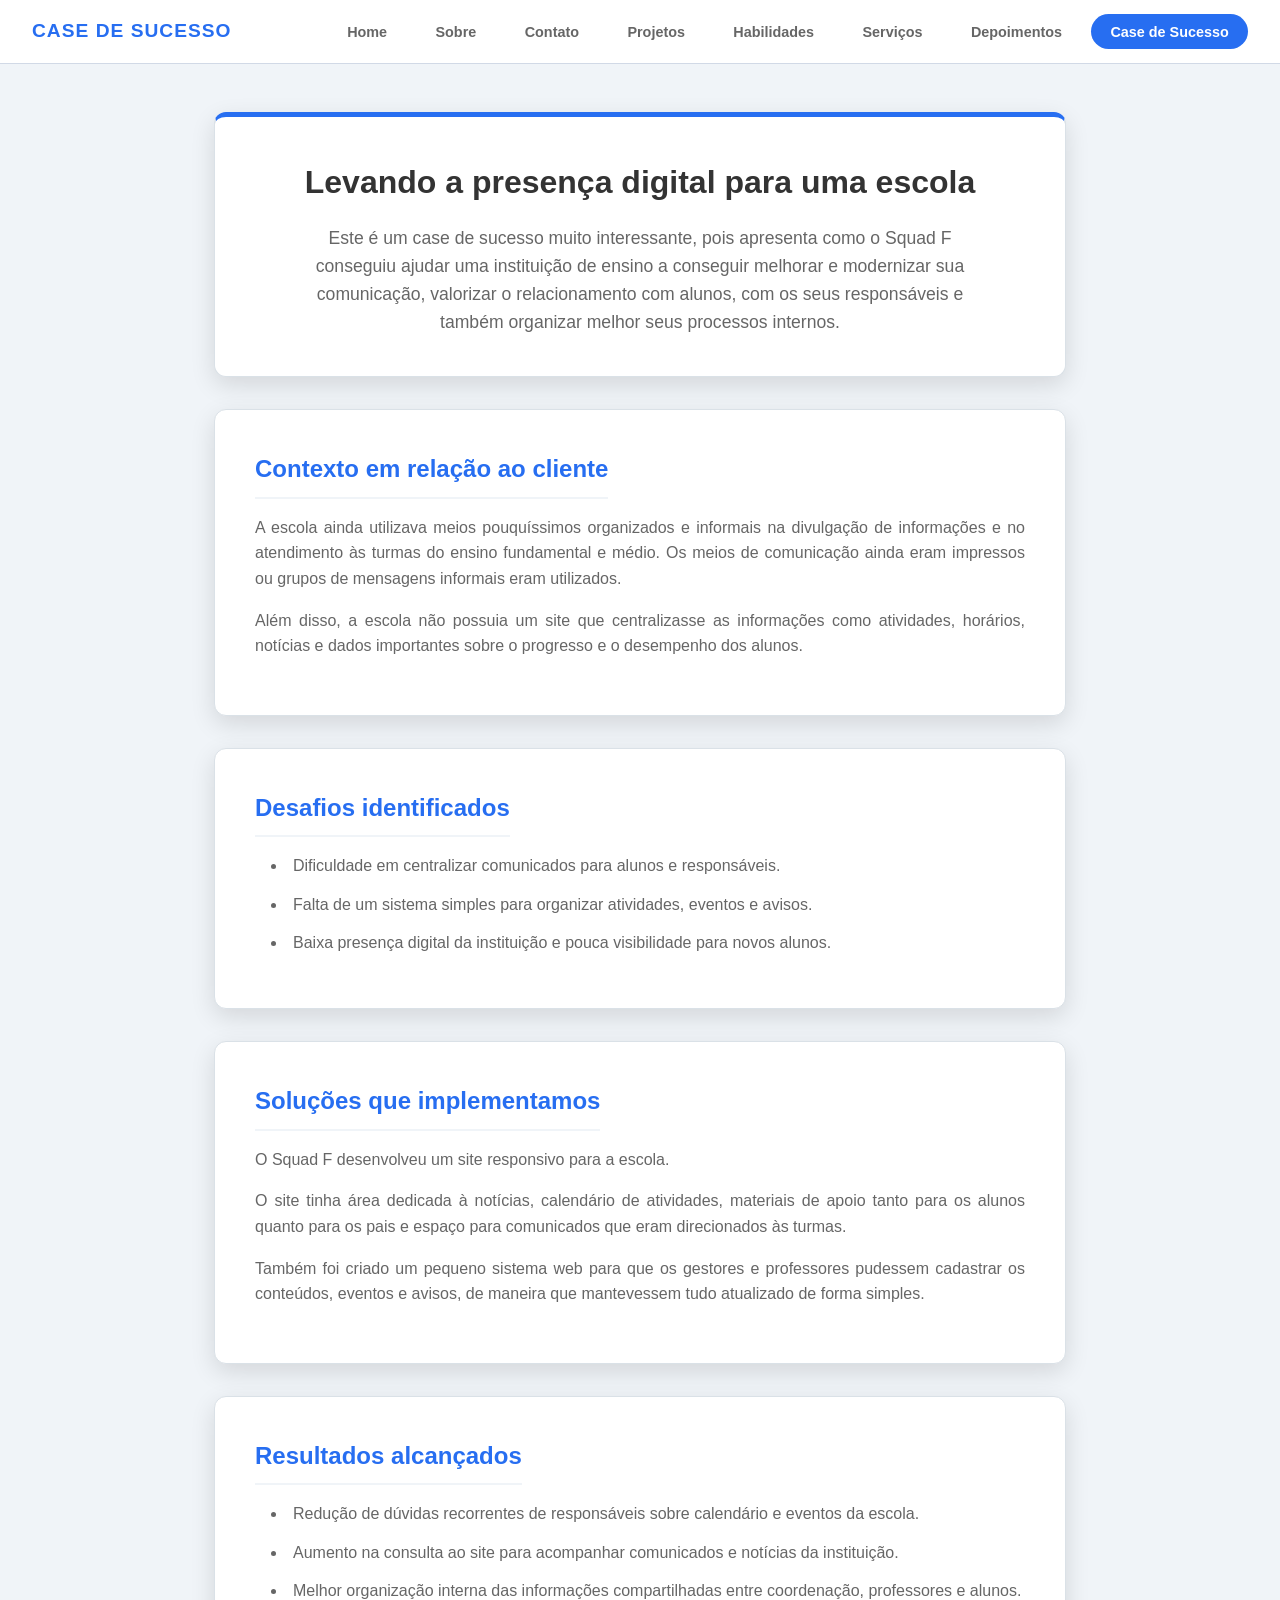
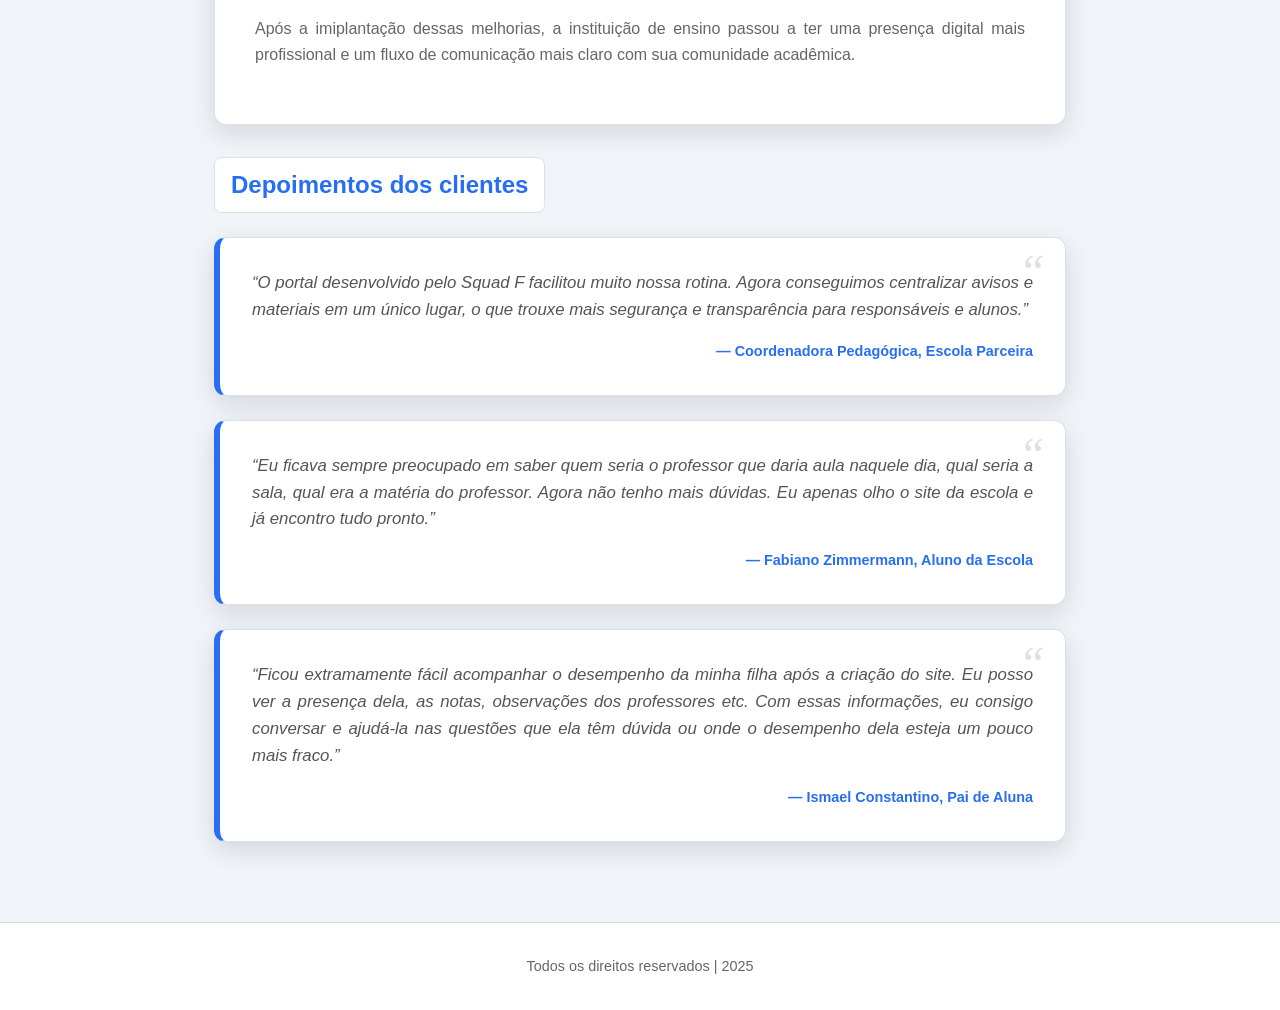
==== squads/squad-F/case-de-sucesso.html @ 1ae01b20 "chore:estrutura base" ====
<!-- Case de Sucesso - Squad F -->
<!DOCTYPE html>
<html lang="pt-BR">
<head>
  <meta charset="UTF-8" />
  <meta name="viewport" content="width=device-width, initial-scale=1.0">
  <title>Case de Sucesso - Squad F</title>
  <link rel="stylesheet" href="./styles/case-de-sucesso.css">
</head>
<body>
  <!-- Conteúdo da página Case de Sucesso do Squad F -->
  <header>
    <div class="logo">
      <h1>Case de Sucesso</h1>
    </div>

    <nav class="main-nav">
      <ul>
        <li><a href="home.html">Home</a></li>
        <li><a href="sobre.html">Sobre</a></li>
        <li><a href="contato.html">Contato</a></li>
        <li><a href="projetos.html">Projetos</a></li>
        <li><a href="habilidades.html">Habilidades</a></li>
        <li><a href="servicos.html">Serviços</a></li>
        <li><a href="depoimentos.html">Depoimentos</a></li>
        <li><a href="#" class="active">Case de Sucesso</a></li>
      </ul>
    </nav>
  </header>

  <main>

    <section class="case-intro">
      <h2>Levando a presença digital para uma escola</h2>
      <p>
        Este é um case de sucesso muito interessante, pois apresenta como o Squad F conseguiu ajudar uma instituição
        de ensino a conseguir melhorar e modernizar sua comunicação, valorizar o relacionamento com alunos, com os
        seus responsáveis e também organizar melhor seus processos internos.
      </p>
    </section>

    <section class="case-contexto">
      <h3>Contexto em relação ao cliente</h3>
      <p>
        A escola ainda utilizava meios pouquíssimos organizados e informais na divulgação de informações e no atendimento
        às turmas do ensino fundamental e médio. Os meios de comunicação ainda eram impressos ou grupos de mensagens
        informais eram utilizados.
      </p>
      <p>
        Além disso, a escola não possuia um site que centralizasse as informações como atividades, horários, notícias 
        e dados importantes sobre o progresso e o desempenho dos alunos.
      </p>
    </section>

    <section class="case-desafio">
      <h3>Desafios identificados</h3>
      <ul>
        <li>Dificuldade em centralizar comunicados para alunos e responsáveis.</li>
        <li>Falta de um sistema simples para organizar atividades, eventos e avisos.</li>
        <li>Baixa presença digital da instituição e pouca visibilidade para novos alunos.</li>
      </ul>
    </section>

    <section class="case-solucao">
      <h3>Soluções que implementamos</h3>
      <p>
        O Squad F desenvolveu um site responsivo para a escola.
      </p>
      <p>
        O site tinha área dedicada à notícias, calendário de atividades, materiais de apoio tanto para os alunos quanto
        para os pais e espaço para comunicados que eram direcionados às turmas.
      </p>
      <p>
        Também foi criado um pequeno sistema web para que os gestores e professores pudessem cadastrar os conteúdos,
        eventos e avisos, de maneira que mantevessem tudo atualizado de forma simples.
      </p>
    </section>

    <section class="case-resultados">
      <h3>Resultados alcançados</h3>
      <ul>
        <li>Redução de dúvidas recorrentes de responsáveis sobre calendário e eventos da escola.</li>
        <li>Aumento na consulta ao site para acompanhar comunicados e notícias da instituição.</li>
        <li>Melhor organização interna das informações compartilhadas entre coordenação, professores e alunos.</li>
      </ul>
      <p>
        Após a imiplantação dessas melhorias, a instituição de ensino passou a ter uma presença digital mais profissional
        e um fluxo de comunicação mais claro com sua comunidade acadêmica.
      </p>
    </section>

    <section class="case-depoimento">
      <h3>Depoimentos dos clientes</h3>
      <article class="case-depoimento-card">
        <p class="case-depoimento-texto">
          “O portal desenvolvido pelo Squad F facilitou muito nossa rotina. Agora conseguimos centralizar avisos e
          materiais em um único lugar, o que trouxe mais segurança e transparência para responsáveis e alunos.”
        </p>
        <p class="case-depoimento-autor">
          — Coordenadora Pedagógica, Escola Parceira
        </p>
      </article>

      <article class="case-depoimento-card">
        <p class="case-depoimento-texto">
          “Eu ficava sempre preocupado em saber quem seria o professor que daria aula naquele dia, qual seria a
          sala, qual era a matéria do professor. Agora não tenho mais dúvidas. Eu apenas olho o site da escola e já
          encontro tudo pronto.”
        </p>
        <p class="case-depoimento-autor">
          — Fabiano Zimmermann, Aluno da Escola
        </p>
      </article>

      <article class="case-depoimento-card">
        <p class="case-depoimento-texto">
          “Ficou extramamente fácil acompanhar o desempenho da minha filha após a criação do site. Eu posso ver a
          presença dela, as notas, observações dos professores etc. Com essas informações, eu consigo conversar e
          ajudá-la nas questões que ela têm dúvida ou onde o desempenho dela esteja um pouco mais fraco.”
        </p>
        <p class="case-depoimento-autor">
          — Ismael Constantino, Pai de Aluna
        </p>
      </article>
    </section>

  </main>

  <footer>
    <p>Todos os direitos reservados | 2025</p>
  </footer>

</body>

</html>
---- squads/squad-F/styles/case-de-sucesso.css ----
:root {
  --primary-blue: #276ef1;
  --primary-hover: #1f57c3;
  --bg-page: #f0f4f8;
  --bg-white: #ffffff;
  --text-main: #333333;
  --text-muted: #666666;
  --border-color: #d1d9e6;
  --shadow-card: 0 8px 24px rgba(0, 0, 0, 0.12);
}

* {
  margin: 0;
  padding: 0;
  box-sizing: border-box;
  font-family: 'Segoe UI', Arial, sans-serif;
}

body {
  background-color: var(--bg-page);
  color: var(--text-main);
  line-height: 1.6;
  display: flex;
  flex-direction: column;
  min-height: 100vh;
}

header {
  background: var(--bg-white);
  padding: 1rem 2rem;
  display: flex;
  justify-content: space-between;
  align-items: center;
  border-bottom: 1px solid var(--border-color);
  position: sticky;
  top: 0;
  z-index: 100;
}

.logo h1 {
  font-size: 1.2rem;
  color: var(--primary-blue);
  font-weight: 800;
  text-transform: uppercase;
  letter-spacing: 1px;
}

.main-nav ul {
  list-style: none;
  display: flex;
  gap: 10px;
}

.main-nav a {
  text-decoration: none;
  color: var(--text-muted);
  font-weight: 600;
  padding: 0.6rem 1.2rem;
  border-radius: 25px;
  transition: 0.3s;
  font-size: 0.9rem;
}

.main-nav a:hover {
  color: var(--primary-blue);
  background-color: #eef4ff;
}

.main-nav a.active {
  background-color: var(--primary-blue);
  color: white;
}

main {
  flex: 1;
  width: 100%;
  max-width: 900px;
  margin: 0 auto;
  padding: 3rem 1.5rem;
}

section {
  background: var(--bg-white);
  padding: 2.5rem;
  border-radius: 12px;
  border: 1px solid #dae1e7;
  box-shadow: var(--shadow-card);
  margin-bottom: 2rem;
  transition: all 0.3s ease;
}

section:hover {
  transform: translateY(-5px);
  box-shadow: 0 12px 30px rgba(39, 110, 241, 0.15);
  border-color: var(--primary-blue);
}

section h3 {
  color: var(--primary-blue);
  font-size: 1.5rem;
  margin-bottom: 1rem;
  border-bottom: 2px solid #f0f4f8;
  padding-bottom: 0.5rem;
  display: inline-block;
}

section p {
  color: var(--text-muted);
  margin-bottom: 1rem;
  text-align: justify;
}

section ul {
  list-style: disc inside;
  padding-left: 1rem;
}

section ul li {
  position: static;
  padding-left: 0;
  margin-bottom: 0.8rem;
  color: var(--text-muted);
}

.case-intro {
  text-align: center;
  border-top: 5px solid var(--primary-blue);
}

.case-intro h2 {
  font-size: 2rem;
  color: var(--text-main);
  margin-bottom: 1rem;
}

.case-intro p {
  font-size: 1.1rem;
  max-width: 700px;
  margin: 0 auto;
  text-align: center;
}

.case-depoimento {
  background-color: transparent;
  box-shadow: none;
  border: none;
  padding: 0;
}

.case-depoimento:hover {
  transform: none;
}

.case-depoimento h3 {
  background: var(--bg-white);
  padding: 0.5rem 1rem;
  border: 1px solid #dae1e7;
  border-radius: 8px;
  margin-bottom: 1.5rem;
}

.case-depoimento-card {
  background: var(--bg-white);
  padding: 2rem;
  border-radius: 12px;
  border: 1px solid #dae1e7;
  border-left: 6px solid var(--primary-blue);
  box-shadow: var(--shadow-card);
  margin-bottom: 1.5rem;
  position: relative;
  transition: transform 0.3s ease;
}

.case-depoimento-card:hover {
  transform: scale(1.02);
  box-shadow: 0 10px 25px rgba(0, 0, 0, 0.15);
}

.case-depoimento-texto {
  font-style: italic;
  font-size: 1.05rem;
  color: #555;
  margin-bottom: 1rem;
}

.case-depoimento-texto::before {
  content: "“";
  font-family: serif;
  font-size: 3rem;
  color: #e0e0e0;
  position: absolute;
  top: 10px;
  right: 20px;
  line-height: 1;
}

.case-depoimento-autor {
  text-align: right;
  font-weight: 700;
  color: var(--primary-blue);
  font-size: 0.9rem;
  margin-bottom: 0;
}

footer {
  text-align: center;
  padding: 2rem;
  font-size: 0.9rem;
  color: var(--text-muted);
  background: var(--bg-white);
  border-top: 1px solid var(--border-color);
  margin-top: auto;
}
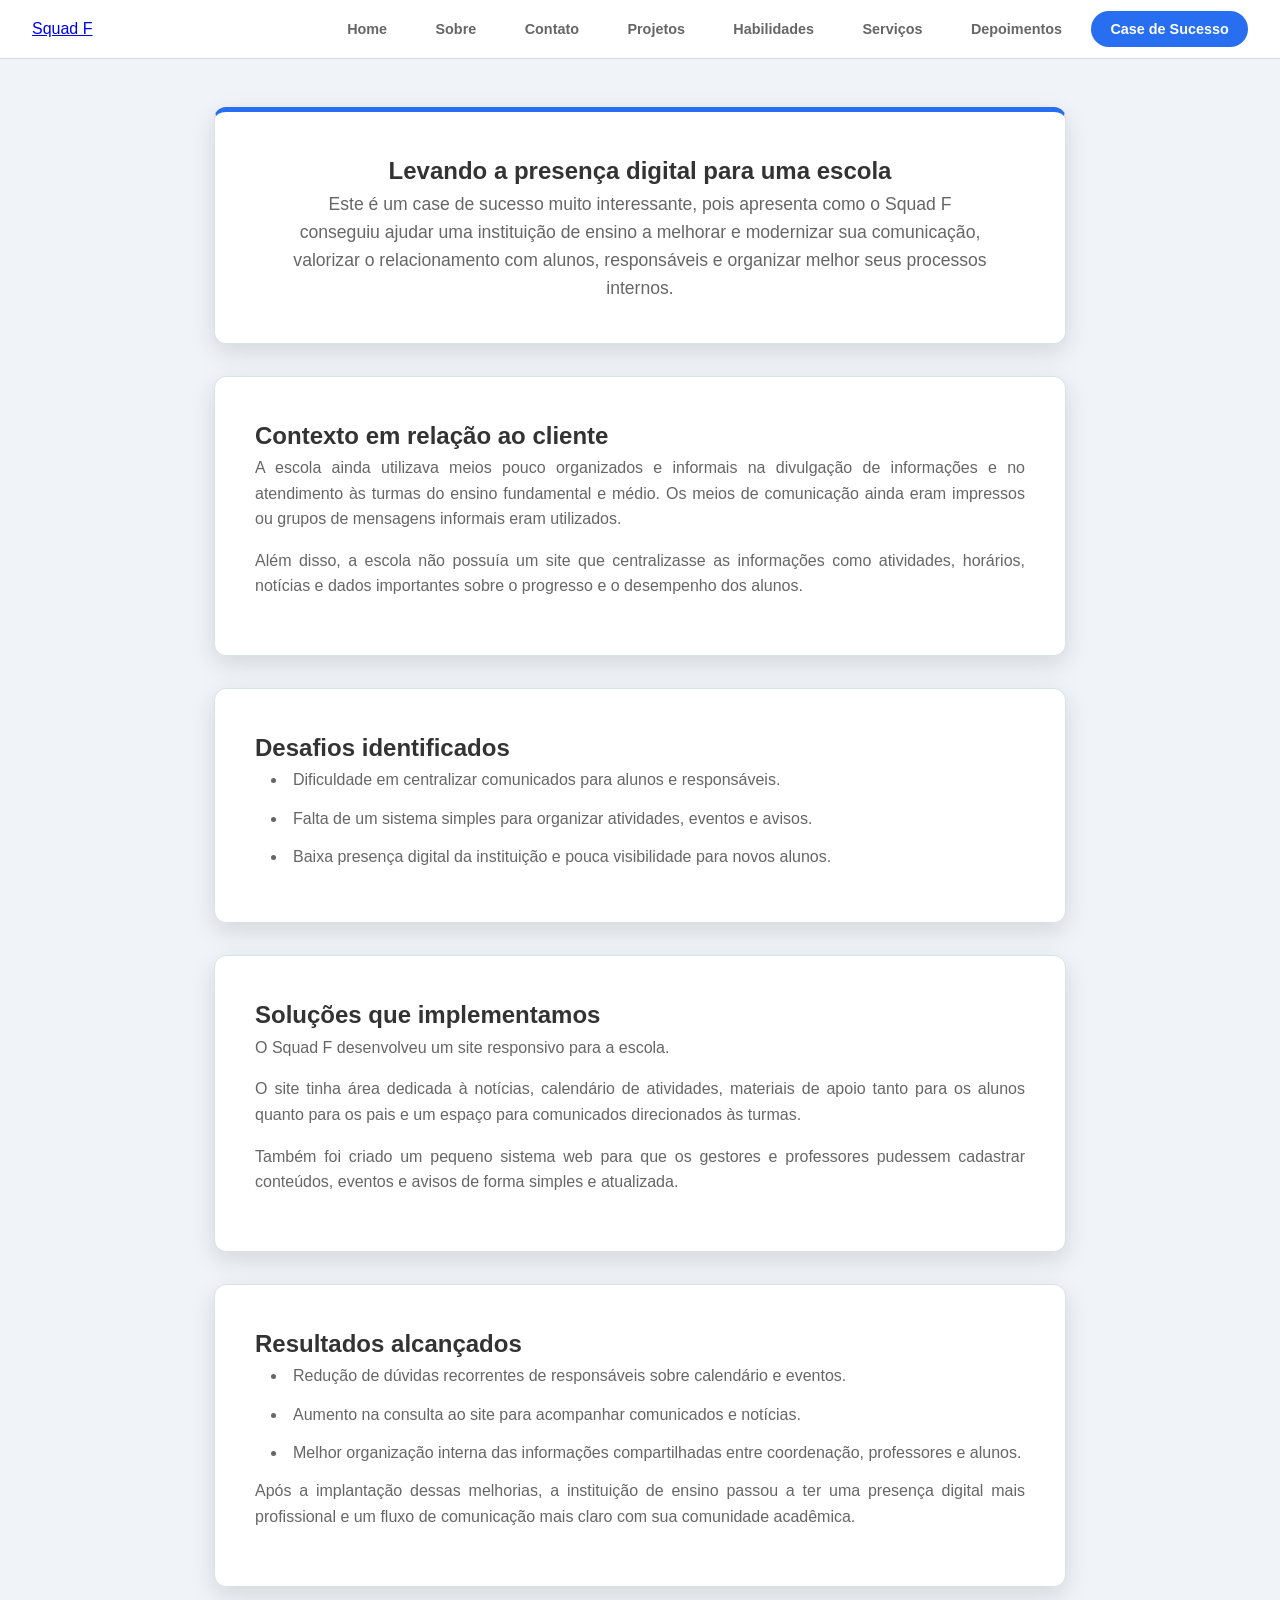
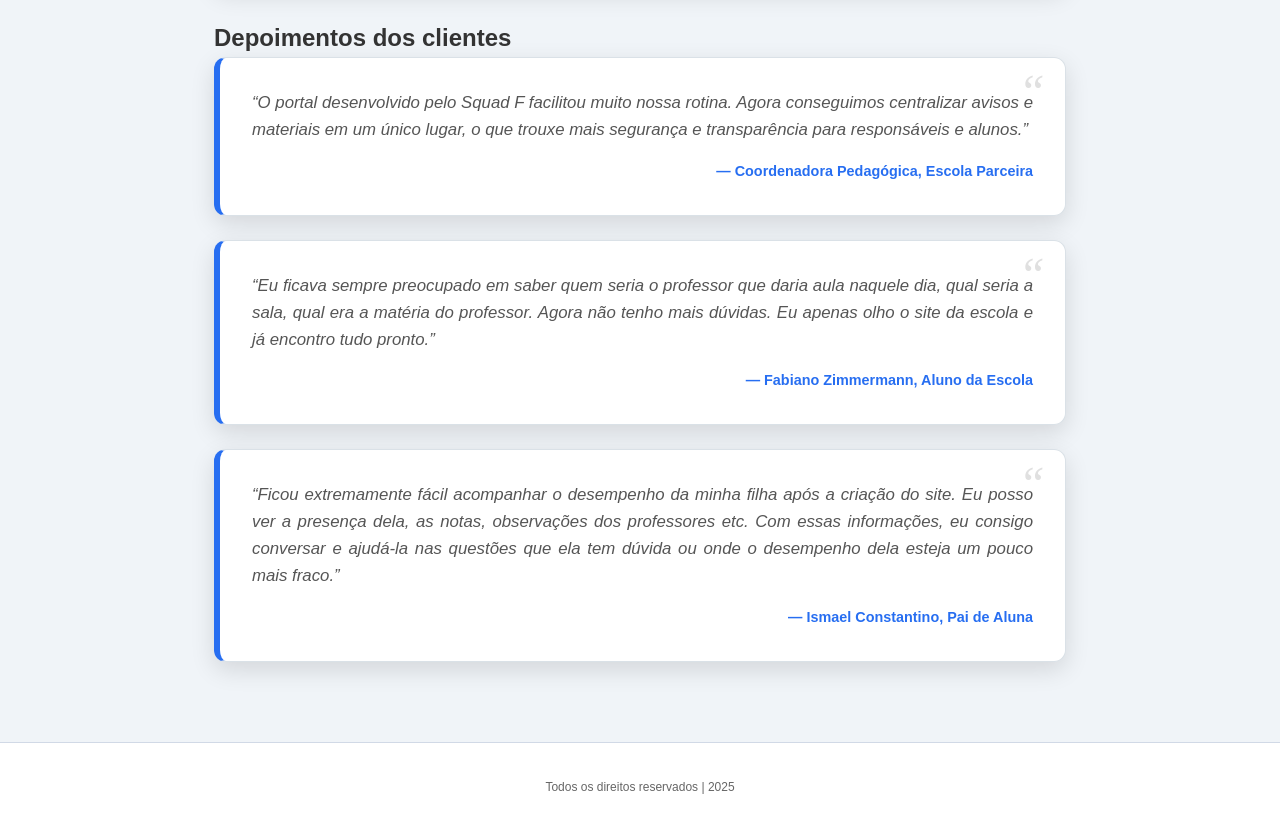
==== commit 2c11927a: "feat: padronização de todas telas html" ====
--- a/squads/squad-F/case-de-sucesso.html
+++ b/squads/squad-F/case-de-sucesso.html
@@ -1,135 +1,135 @@
-<!-- Case de Sucesso - Squad F -->
 <!DOCTYPE html>
 <html lang="pt-BR">
-<head>
-  <meta charset="UTF-8" />
-  <meta name="viewport" content="width=device-width, initial-scale=1.0">
-  <title>Case de Sucesso - Squad F</title>
-  <link rel="stylesheet" href="./styles/case-de-sucesso.css">
-</head>
-<body>
-  <!-- Conteúdo da página Case de Sucesso do Squad F -->
-  <header>
-    <div class="logo">
-      <h1>Case de Sucesso</h1>
-    </div>
+  <head>
+    <meta charset="UTF-8" />
+    <meta name="viewport" content="width=device-width, initial-scale=1.0" />
+    <meta
+      name="description"
+      content="Conheça o case de sucesso do Squad F, com desafios, soluções implementadas e resultados alcançados."
+    />
+    <title>Case de Sucesso | Squad F</title>
+    <link rel="stylesheet" href="./styles/case-de-sucesso.css" />
+  </head>
 
-    <nav class="main-nav">
-      <ul>
-        <li><a href="home.html">Home</a></li>
-        <li><a href="sobre.html">Sobre</a></li>
-        <li><a href="contato.html">Contato</a></li>
-        <li><a href="projetos.html">Projetos</a></li>
-        <li><a href="habilidades.html">Habilidades</a></li>
-        <li><a href="servicos.html">Serviços</a></li>
-        <li><a href="depoimentos.html">Depoimentos</a></li>
-        <li><a href="#" class="active">Case de Sucesso</a></li>
-      </ul>
-    </nav>
-  </header>
+  <body>
+    <header class="site-header">
+      <div class="logo">
+        <a href="index.html" aria-label="Ir para a página inicial">Squad F</a>
+      </div>
 
-  <main>
+      <nav class="main-nav" aria-label="Navegação principal">
+        <ul>
+          <li><a href="index.html">Home</a></li>
+          <li><a href="sobre.html">Sobre</a></li>
+          <li><a href="contato.html">Contato</a></li>
+          <li><a href="projetos.html">Projetos</a></li>
+          <li><a href="habilidades.html">Habilidades</a></li>
+          <li><a href="servicos.html">Serviços</a></li>
+          <li><a href="depoimentos.html">Depoimentos</a></li>
+          <li><a href="case-de-sucesso.html" class="active" aria-current="page">Case de Sucesso</a></li>
+        </ul>
+      </nav>
+    </header>
 
-    <section class="case-intro">
-      <h2>Levando a presença digital para uma escola</h2>
-      <p>
-        Este é um case de sucesso muito interessante, pois apresenta como o Squad F conseguiu ajudar uma instituição
-        de ensino a conseguir melhorar e modernizar sua comunicação, valorizar o relacionamento com alunos, com os
-        seus responsáveis e também organizar melhor seus processos internos.
-      </p>
-    </section>
+    <main id="main-content">
+      <section class="case-intro" aria-labelledby="titulo-case">
+        <h1 id="titulo-case">Levando a presença digital para uma escola</h1>
+        <p>
+          Este é um case de sucesso muito interessante, pois apresenta como o Squad F
+          conseguiu ajudar uma instituição de ensino a melhorar e modernizar sua
+          comunicação, valorizar o relacionamento com alunos, responsáveis e organizar melhor
+          seus processos internos.
+        </p>
+      </section>
 
-    <section class="case-contexto">
-      <h3>Contexto em relação ao cliente</h3>
-      <p>
-        A escola ainda utilizava meios pouquíssimos organizados e informais na divulgação de informações e no atendimento
-        às turmas do ensino fundamental e médio. Os meios de comunicação ainda eram impressos ou grupos de mensagens
-        informais eram utilizados.
-      </p>
-      <p>
-        Além disso, a escola não possuia um site que centralizasse as informações como atividades, horários, notícias 
-        e dados importantes sobre o progresso e o desempenho dos alunos.
-      </p>
-    </section>
+      <section class="case-contexto" aria-labelledby="contexto-titulo">
+        <h2 id="contexto-titulo">Contexto em relação ao cliente</h2>
+        <p>
+          A escola ainda utilizava meios pouco organizados e informais na divulgação de
+          informações e no atendimento às turmas do ensino fundamental e médio. Os meios de
+          comunicação ainda eram impressos ou grupos de mensagens informais eram utilizados.
+        </p>
+        <p>
+          Além disso, a escola não possuía um site que centralizasse as informações como
+          atividades, horários, notícias e dados importantes sobre o progresso e o desempenho
+          dos alunos.
+        </p>
+      </section>
 
-    <section class="case-desafio">
-      <h3>Desafios identificados</h3>
-      <ul>
-        <li>Dificuldade em centralizar comunicados para alunos e responsáveis.</li>
-        <li>Falta de um sistema simples para organizar atividades, eventos e avisos.</li>
-        <li>Baixa presença digital da instituição e pouca visibilidade para novos alunos.</li>
-      </ul>
-    </section>
+      <section class="case-desafio" aria-labelledby="desafio-titulo">
+        <h2 id="desafio-titulo">Desafios identificados</h2>
+        <ul>
+          <li>Dificuldade em centralizar comunicados para alunos e responsáveis.</li>
+          <li>Falta de um sistema simples para organizar atividades, eventos e avisos.</li>
+          <li>Baixa presença digital da instituição e pouca visibilidade para novos alunos.</li>
+        </ul>
+      </section>
 
-    <section class="case-solucao">
-      <h3>Soluções que implementamos</h3>
-      <p>
-        O Squad F desenvolveu um site responsivo para a escola.
-      </p>
-      <p>
-        O site tinha área dedicada à notícias, calendário de atividades, materiais de apoio tanto para os alunos quanto
-        para os pais e espaço para comunicados que eram direcionados às turmas.
-      </p>
-      <p>
-        Também foi criado um pequeno sistema web para que os gestores e professores pudessem cadastrar os conteúdos,
-        eventos e avisos, de maneira que mantevessem tudo atualizado de forma simples.
-      </p>
-    </section>
+      <section class="case-solucao" aria-labelledby="solucao-titulo">
+        <h2 id="solucao-titulo">Soluções que implementamos</h2>
+        <p>O Squad F desenvolveu um site responsivo para a escola.</p>
+        <p>
+          O site tinha área dedicada à notícias, calendário de atividades, materiais de apoio
+          tanto para os alunos quanto para os pais e um espaço para comunicados direcionados
+          às turmas.
+        </p>
+        <p>
+          Também foi criado um pequeno sistema web para que os gestores e professores
+          pudessem cadastrar conteúdos, eventos e avisos de forma simples e atualizada.
+        </p>
+      </section>
 
-    <section class="case-resultados">
-      <h3>Resultados alcançados</h3>
-      <ul>
-        <li>Redução de dúvidas recorrentes de responsáveis sobre calendário e eventos da escola.</li>
-        <li>Aumento na consulta ao site para acompanhar comunicados e notícias da instituição.</li>
-        <li>Melhor organização interna das informações compartilhadas entre coordenação, professores e alunos.</li>
-      </ul>
-      <p>
-        Após a imiplantação dessas melhorias, a instituição de ensino passou a ter uma presença digital mais profissional
-        e um fluxo de comunicação mais claro com sua comunidade acadêmica.
-      </p>
-    </section>
+      <section class="case-resultados" aria-labelledby="resultados-titulo">
+        <h2 id="resultados-titulo">Resultados alcançados</h2>
+        <ul>
+          <li>Redução de dúvidas recorrentes de responsáveis sobre calendário e eventos.</li>
+          <li>Aumento na consulta ao site para acompanhar comunicados e notícias.</li>
+          <li>Melhor organização interna das informações compartilhadas entre coordenação,
+            professores e alunos.</li>
+        </ul>
+        <p>
+          Após a implantação dessas melhorias, a instituição de ensino passou a ter uma
+          presença digital mais profissional e um fluxo de comunicação mais claro com sua
+          comunidade acadêmica.
+        </p>
+      </section>
 
-    <section class="case-depoimento">
-      <h3>Depoimentos dos clientes</h3>
-      <article class="case-depoimento-card">
-        <p class="case-depoimento-texto">
-          “O portal desenvolvido pelo Squad F facilitou muito nossa rotina. Agora conseguimos centralizar avisos e
-          materiais em um único lugar, o que trouxe mais segurança e transparência para responsáveis e alunos.”
-        </p>
-        <p class="case-depoimento-autor">
-          — Coordenadora Pedagógica, Escola Parceira
-        </p>
-      </article>
+      <section class="case-depoimento" aria-labelledby="depoimento-titulo">
+        <h2 id="depoimento-titulo">Depoimentos dos clientes</h2>
 
-      <article class="case-depoimento-card">
-        <p class="case-depoimento-texto">
-          “Eu ficava sempre preocupado em saber quem seria o professor que daria aula naquele dia, qual seria a
-          sala, qual era a matéria do professor. Agora não tenho mais dúvidas. Eu apenas olho o site da escola e já
-          encontro tudo pronto.”
-        </p>
-        <p class="case-depoimento-autor">
-          — Fabiano Zimmermann, Aluno da Escola
-        </p>
-      </article>
+        <article class="case-depoimento-card">
+          <p class="case-depoimento-texto">
+            “O portal desenvolvido pelo Squad F facilitou muito nossa rotina. Agora
+            conseguimos centralizar avisos e materiais em um único lugar, o que trouxe mais
+            segurança e transparência para responsáveis e alunos.”
+          </p>
+          <p class="case-depoimento-autor">— Coordenadora Pedagógica, Escola Parceira</p>
+        </article>
 
-      <article class="case-depoimento-card">
-        <p class="case-depoimento-texto">
-          “Ficou extramamente fácil acompanhar o desempenho da minha filha após a criação do site. Eu posso ver a
-          presença dela, as notas, observações dos professores etc. Com essas informações, eu consigo conversar e
-          ajudá-la nas questões que ela têm dúvida ou onde o desempenho dela esteja um pouco mais fraco.”
-        </p>
-        <p class="case-depoimento-autor">
-          — Ismael Constantino, Pai de Aluna
-        </p>
-      </article>
-    </section>
+        <article class="case-depoimento-card">
+          <p class="case-depoimento-texto">
+            “Eu ficava sempre preocupado em saber quem seria o professor que daria aula
+            naquele dia, qual seria a sala, qual era a matéria do professor. Agora não tenho
+            mais dúvidas. Eu apenas olho o site da escola e já encontro tudo pronto.”
+          </p>
+          <p class="case-depoimento-autor">— Fabiano Zimmermann, Aluno da Escola</p>
+        </article>
 
-  </main>
+        <article class="case-depoimento-card">
+          <p class="case-depoimento-texto">
+            “Ficou extremamente fácil acompanhar o desempenho da minha filha após a criação do
+            site. Eu posso ver a presença dela, as notas, observações dos professores etc. Com
+            essas informações, eu consigo conversar e ajudá-la nas questões que ela tem dúvida
+            ou onde o desempenho dela esteja um pouco mais fraco.”
+          </p>
+          <p class="case-depoimento-autor">— Ismael Constantino, Pai de Aluna</p>
+        </article>
+      </section>
+    </main>
 
-  <footer>
-    <p>Todos os direitos reservados | 2025</p>
-  </footer>
+    <footer>
+      <p><small>Todos os direitos reservados | 2025</small></p>
+    </footer>
+  </body>
+</html>
 
-</body>
-
-</html>
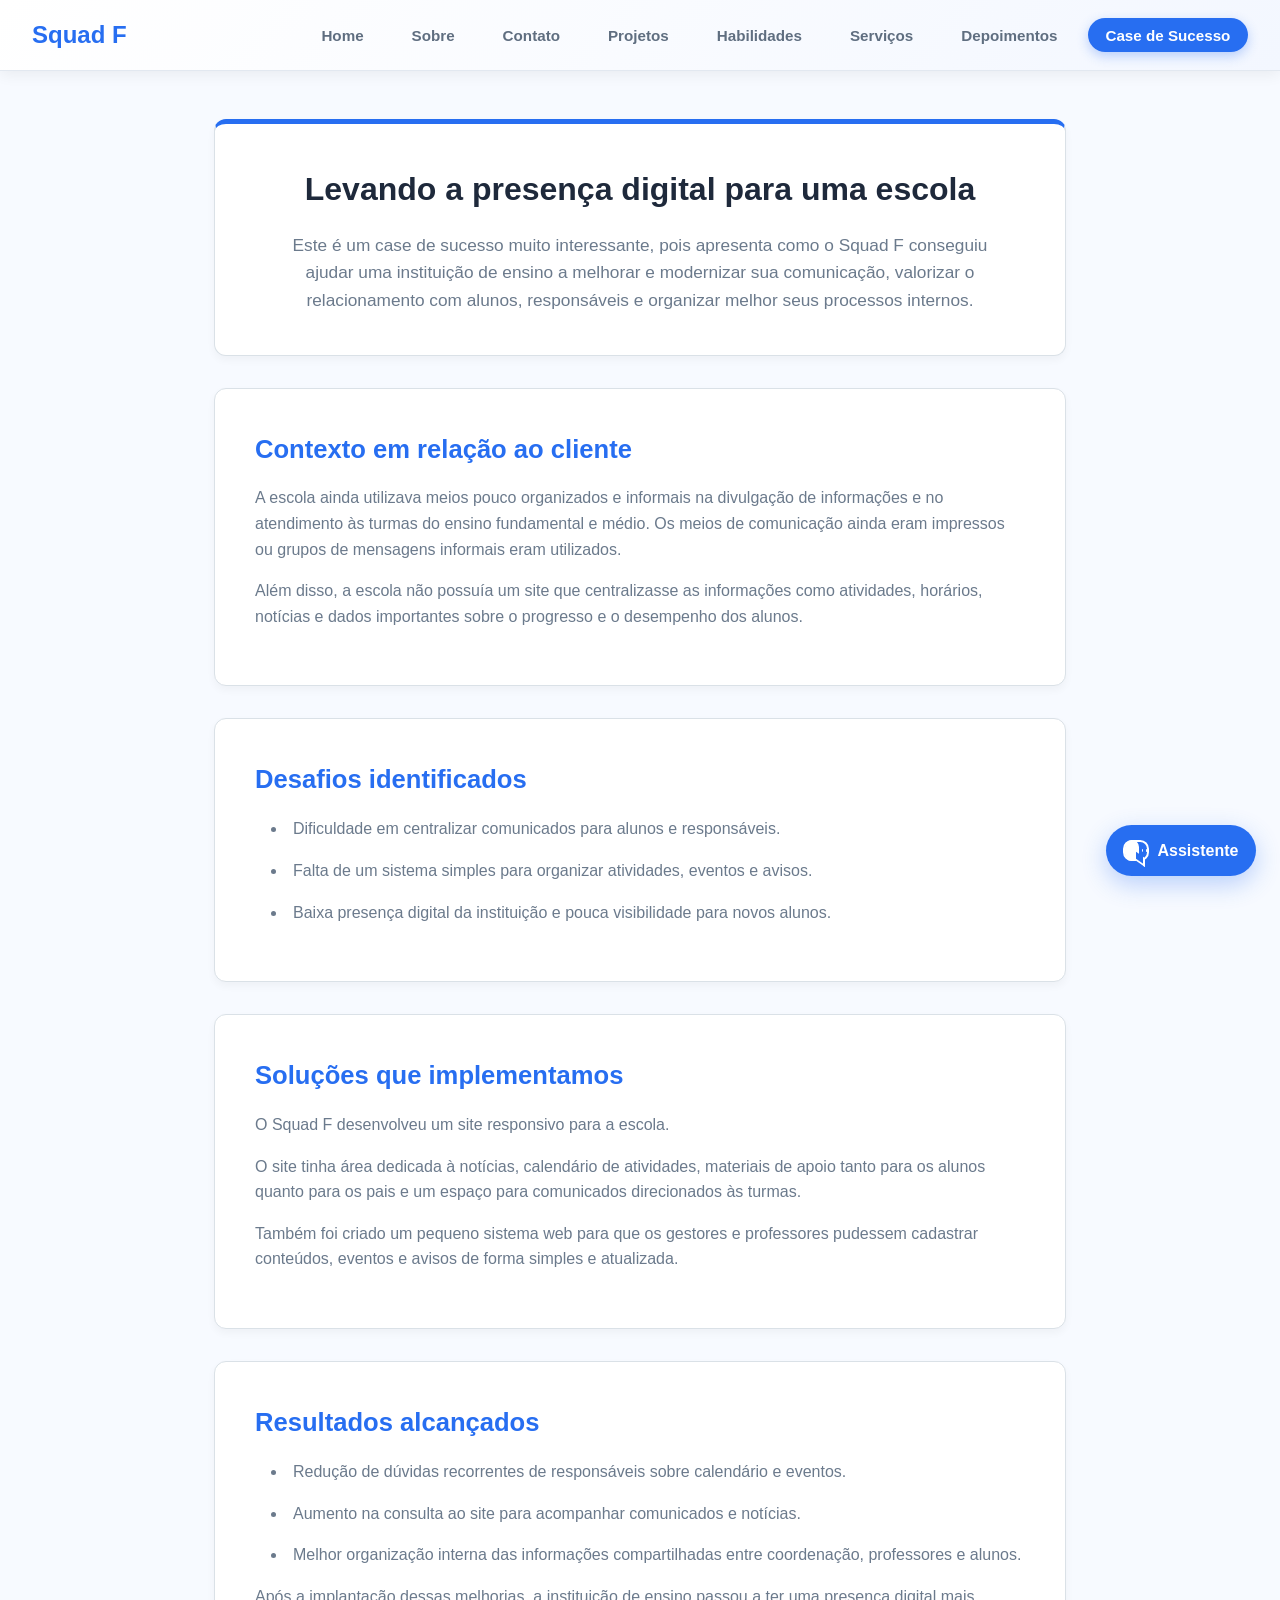
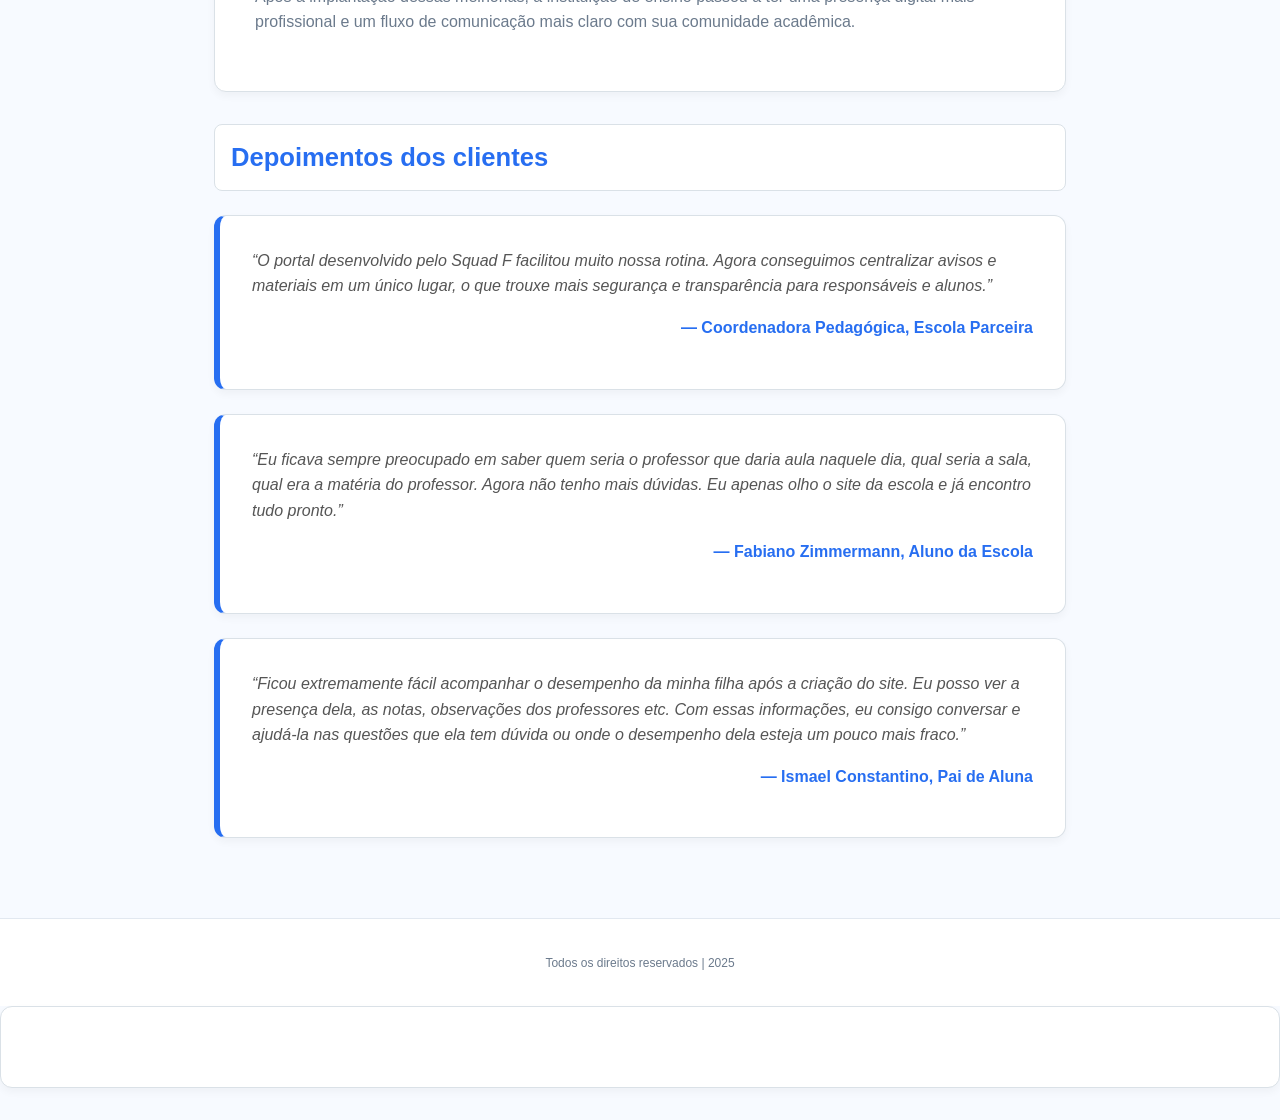
==== commit 0a75f688: "feat: adiciona o painel de chatbot e conecta com a API" ====
--- a/squads/squad-F/case-de-sucesso.html
+++ b/squads/squad-F/case-de-sucesso.html
@@ -9,6 +9,7 @@
     />
     <title>Case de Sucesso | Squad F</title>
     <link rel="stylesheet" href="./styles/case-de-sucesso.css" />
+    <link rel="stylesheet" href="./assets/chatbot.css" />
   </head>
 
   <body>
@@ -130,6 +131,7 @@
     <footer>
       <p><small>Todos os direitos reservados | 2025</small></p>
     </footer>
+    <script type="module" src="./assets/chatbot.js"></script>
   </body>
 </html>
 
--- a/squads/squad-F/styles/case-de-sucesso.css
+++ b/squads/squad-F/styles/case-de-sucesso.css
@@ -1,74 +1,109 @@
 :root {
-  --primary-blue: #276ef1;
-  --primary-hover: #1f57c3;
-  --bg-page: #f0f4f8;
-  --bg-white: #ffffff;
-  --text-main: #333333;
-  --text-muted: #666666;
-  --border-color: #d1d9e6;
-  --shadow-card: 0 8px 24px rgba(0, 0, 0, 0.12);
+  --primary: #276ef1;
+  --primary-dark: #1d4fc0;
+  --bg: #f7faff;
+  --panel: #ffffff;
+  --text: #4a5568;
+  --heading: #1e293b;
+  --muted: #6b7a8c;
+  --border: #e2e8f0;
+  --shadow: rgba(39, 110, 241, 0.15);
 }
 
 * {
   margin: 0;
   padding: 0;
   box-sizing: border-box;
-  font-family: 'Segoe UI', Arial, sans-serif;
+}
+
+html {
+  scroll-behavior: smooth;
 }
 
 body {
-  background-color: var(--bg-page);
-  color: var(--text-main);
+  margin: 0;
+  font-family: "Segoe UI", Arial, sans-serif;
+  background: var(--bg);
+  color: var(--text);
   line-height: 1.6;
-  display: flex;
-  flex-direction: column;
-  min-height: 100vh;
-}
-
-header {
-  background: var(--bg-white);
+}
+
+img,
+svg {
+  display: block;
+  max-width: 100%;
+  height: auto;
+}
+
+a {
+  color: inherit;
+  text-decoration: none;
+}
+
+button,
+input,
+textarea,
+select {
+  font: inherit;
+}
+
+:focus-visible {
+  outline: 2px solid var(--primary);
+  outline-offset: 2px;
+}
+
+.site-header {
+  background: linear-gradient(135deg, #ffffff 0%, #f3f7ff 100%);
   padding: 1rem 2rem;
   display: flex;
   justify-content: space-between;
   align-items: center;
-  border-bottom: 1px solid var(--border-color);
+  border-bottom: 1px solid var(--border);
+  box-shadow: 0 4px 14px rgba(0, 0, 0, 0.06);
   position: sticky;
   top: 0;
-  z-index: 100;
-}
-
-.logo h1 {
-  font-size: 1.2rem;
-  color: var(--primary-blue);
+  z-index: 10;
+}
+
+.site-header:hover {
+  box-shadow: 0 6px 25px var(--shadow);
+}
+
+.logo a {
+  color: var(--primary);
+  text-decoration: none;
+  font-size: 1.5rem;
   font-weight: 800;
-  text-transform: uppercase;
-  letter-spacing: 1px;
 }
 
 .main-nav ul {
   list-style: none;
   display: flex;
-  gap: 10px;
+  flex-wrap: wrap;
+  gap: 0.8rem;
+  justify-content: flex-end;
 }
 
 .main-nav a {
   text-decoration: none;
-  color: var(--text-muted);
+  color: #5f6e80;
+  padding: 0.55rem 1.1rem;
   font-weight: 600;
-  padding: 0.6rem 1.2rem;
+  font-size: 0.95rem;
   border-radius: 25px;
-  transition: 0.3s;
-  font-size: 0.9rem;
+  transition: 0.25s ease;
 }
 
 .main-nav a:hover {
-  color: var(--primary-blue);
-  background-color: #eef4ff;
+  background: #e8f0ff;
+  color: var(--primary);
+  transform: translateY(-2px);
 }
 
 .main-nav a.active {
-  background-color: var(--primary-blue);
-  color: white;
+  background: var(--primary);
+  color: #fff;
+  box-shadow: 0 4px 12px rgba(39, 110, 241, 0.3);
 }
 
 main {
@@ -80,11 +115,11 @@
 }
 
 section {
-  background: var(--bg-white);
+  background: var(--panel);
   padding: 2.5rem;
   border-radius: 12px;
   border: 1px solid #dae1e7;
-  box-shadow: var(--shadow-card);
+  box-shadow: 0 4px 8px rgba(0, 0, 0, 0.04);
   margin-bottom: 2rem;
   transition: all 0.3s ease;
 }
@@ -92,22 +127,19 @@
 section:hover {
   transform: translateY(-5px);
   box-shadow: 0 12px 30px rgba(39, 110, 241, 0.15);
-  border-color: var(--primary-blue);
-}
-
-section h3 {
-  color: var(--primary-blue);
-  font-size: 1.5rem;
-  margin-bottom: 1rem;
-  border-bottom: 2px solid #f0f4f8;
-  padding-bottom: 0.5rem;
-  display: inline-block;
-}
-
-section p {
-  color: var(--text-muted);
-  margin-bottom: 1rem;
-  text-align: justify;
+  border-color: var(--primary);
+}
+
+section h2 {
+  color: var(--primary);
+  font-size: 1.6rem;
+  margin-bottom: 1rem;
+}
+
+section p,
+section li {
+  color: var(--muted);
+  margin-bottom: 1rem;
 }
 
 section ul {
@@ -115,33 +147,26 @@
   padding-left: 1rem;
 }
 
-section ul li {
-  position: static;
-  padding-left: 0;
-  margin-bottom: 0.8rem;
-  color: var(--text-muted);
-}
-
 .case-intro {
   text-align: center;
-  border-top: 5px solid var(--primary-blue);
-}
-
-.case-intro h2 {
+  border-top: 5px solid var(--primary);
+}
+
+.case-intro h1 {
   font-size: 2rem;
-  color: var(--text-main);
+  color: var(--heading);
   margin-bottom: 1rem;
 }
 
 .case-intro p {
-  font-size: 1.1rem;
-  max-width: 700px;
+  font-size: 1.08rem;
+  max-width: 720px;
   margin: 0 auto;
   text-align: center;
 }
 
 .case-depoimento {
-  background-color: transparent;
+  background: transparent;
   box-shadow: none;
   border: none;
   padding: 0;
@@ -151,63 +176,49 @@
   transform: none;
 }
 
-.case-depoimento h3 {
-  background: var(--bg-white);
-  padding: 0.5rem 1rem;
+.case-depoimento h2 {
+  background: var(--panel);
+  padding: 0.75rem 1rem;
+  border-radius: 8px;
   border: 1px solid #dae1e7;
-  border-radius: 8px;
   margin-bottom: 1.5rem;
 }
 
 .case-depoimento-card {
-  background: var(--bg-white);
+  background: var(--panel);
   padding: 2rem;
   border-radius: 12px;
   border: 1px solid #dae1e7;
-  border-left: 6px solid var(--primary-blue);
-  box-shadow: var(--shadow-card);
+  border-left: 6px solid var(--primary);
+  box-shadow: 0 4px 8px rgba(0, 0, 0, 0.04);
   margin-bottom: 1.5rem;
   position: relative;
   transition: transform 0.3s ease;
 }
 
 .case-depoimento-card:hover {
-  transform: scale(1.02);
-  box-shadow: 0 10px 25px rgba(0, 0, 0, 0.15);
+  transform: scale(1.01);
+  box-shadow: 0 10px 25px rgba(0, 0, 0, 0.12);
 }
 
 .case-depoimento-texto {
   font-style: italic;
-  font-size: 1.05rem;
   color: #555;
   margin-bottom: 1rem;
-}
-
-.case-depoimento-texto::before {
-  content: "“";
-  font-family: serif;
-  font-size: 3rem;
-  color: #e0e0e0;
-  position: absolute;
-  top: 10px;
-  right: 20px;
-  line-height: 1;
 }
 
 .case-depoimento-autor {
   text-align: right;
   font-weight: 700;
-  color: var(--primary-blue);
-  font-size: 0.9rem;
-  margin-bottom: 0;
+  color: var(--primary);
 }
 
 footer {
   text-align: center;
   padding: 2rem;
   font-size: 0.9rem;
-  color: var(--text-muted);
-  background: var(--bg-white);
-  border-top: 1px solid var(--border-color);
+  color: var(--muted);
+  background: var(--panel);
+  border-top: 1px solid var(--border);
   margin-top: auto;
 }
--- a/squads/squad-F/assets/chatbot.css
+++ b/squads/squad-F/assets/chatbot.css
@@ -0,0 +1,220 @@
+.chatbot-widget {
+  --chatbot-primary: #276ef1;
+  --chatbot-dark: #1d4fc0;
+  --chatbot-text: #1e293b;
+  --chatbot-muted: #6b7a8c;
+  font-family: "Segoe UI", Arial, sans-serif;
+}
+
+.chatbot-toggle {
+  position: fixed;
+  right: 1.5rem;
+  bottom: 1.5rem;
+  z-index: 20;
+  display: flex;
+  align-items: center;
+  gap: 0.5rem;
+  border: 0;
+  border-radius: 2rem;
+  padding: 0.8rem 1.1rem;
+  background: var(--chatbot-primary);
+  color: #fff;
+  font-weight: 700;
+  cursor: pointer;
+  box-shadow: 0 8px 24px rgba(39, 110, 241, 0.3);
+  transition: transform 0.2s ease, background 0.2s ease, box-shadow 0.2s ease;
+}
+
+.chatbot-toggle:hover,
+.chatbot-toggle:focus-visible {
+  background: var(--chatbot-dark);
+  transform: translateY(-3px);
+  box-shadow: 0 12px 30px rgba(39, 110, 241, 0.4);
+}
+
+.chatbot-toggle span:first-child {
+  position: relative;
+  display: flex;
+  align-items: center;
+  justify-content: center;
+  gap: 0.18rem;
+  width: 1.65rem;
+  height: 1.35rem;
+  border: 2px solid currentColor;
+  border-radius: 0.55rem;
+}
+
+.chatbot-logo::after {
+  position: absolute;
+  right: 0.12rem;
+  bottom: -0.3rem;
+  width: 0.45rem;
+  height: 0.45rem;
+  border-right: 2px solid currentColor;
+  border-bottom: 2px solid currentColor;
+  background: var(--chatbot-primary);
+  content: "";
+  transform: skewY(35deg);
+}
+
+.chatbot-toggle:hover .chatbot-logo::after,
+.chatbot-toggle:focus-visible .chatbot-logo::after {
+  background: var(--chatbot-dark);
+}
+
+.chatbot-logo span {
+  width: 0.22rem;
+  height: 0.22rem;
+  border-radius: 50%;
+  background: currentColor;
+}
+
+.chatbot-panel[hidden] {
+  display: none;
+}
+
+.chatbot-panel {
+  position: fixed;
+  right: 1.5rem;
+  bottom: 5.5rem;
+  z-index: 20;
+  display: grid;
+  grid-template-rows: auto 1fr auto;
+  width: min(360px, calc(100vw - 2rem));
+  height: min(520px, calc(100vh - 7rem));
+  overflow: hidden;
+  border: 1px solid #e2e8f0;
+  border-radius: 14px;
+  background: #fff;
+  box-shadow: 0 18px 45px rgba(30, 41, 59, 0.2);
+}
+
+.chatbot-header {
+  display: flex;
+  justify-content: space-between;
+  gap: 1rem;
+  padding: 1rem;
+  background: linear-gradient(135deg, #276ef1, #1d4fc0);
+  color: #fff;
+}
+
+.chatbot-header div {
+  display: grid;
+  gap: 0.2rem;
+}
+
+.chatbot-header span {
+  font-size: 0.8rem;
+  opacity: 0.9;
+}
+
+.chatbot-close {
+  align-self: start;
+  border: 0;
+  background: transparent;
+  color: #fff;
+  font-size: 1.5rem;
+  line-height: 1;
+  cursor: pointer;
+}
+
+.chatbot-messages {
+  display: flex;
+  flex-direction: column;
+  gap: 0.7rem;
+  overflow-y: auto;
+  padding: 1rem;
+  background: #f7faff;
+}
+
+.chatbot-message {
+  max-width: 88%;
+  margin: 0;
+  padding: 0.65rem 0.8rem;
+  border-radius: 12px;
+  color: var(--chatbot-text);
+  font-size: 0.92rem;
+  white-space: pre-wrap;
+}
+
+.chatbot-message-assistant,
+.chatbot-message-loading,
+.chatbot-message-error {
+  align-self: flex-start;
+  background: #fff;
+  border: 1px solid #e2e8f0;
+}
+
+.chatbot-message-user {
+  align-self: flex-end;
+  background: #e8f0ff;
+  color: var(--chatbot-dark);
+}
+
+.chatbot-message-loading {
+  color: var(--chatbot-muted);
+  font-style: italic;
+}
+
+.chatbot-message-error {
+  color: #a33a3a;
+}
+
+.chatbot-form {
+  display: flex;
+  gap: 0.5rem;
+  padding: 0.8rem;
+  border-top: 1px solid #e2e8f0;
+  background: #fff;
+}
+
+.chatbot-form input {
+  min-width: 0;
+  flex: 1;
+  border: 1px solid #cbd5e1;
+  border-radius: 8px;
+  padding: 0.65rem 0.75rem;
+}
+
+.chatbot-form input:focus {
+  border-color: var(--chatbot-primary);
+  outline: 2px solid rgba(39, 110, 241, 0.2);
+}
+
+.chatbot-form button {
+  border: 0;
+  border-radius: 8px;
+  padding: 0.65rem 0.8rem;
+  background: var(--chatbot-primary);
+  color: #fff;
+  font-weight: 700;
+  cursor: pointer;
+}
+
+.chatbot-form button:disabled {
+  cursor: wait;
+  opacity: 0.6;
+}
+
+.sr-only {
+  position: absolute;
+  width: 1px;
+  height: 1px;
+  padding: 0;
+  overflow: hidden;
+  clip: rect(0, 0, 0, 0);
+  white-space: nowrap;
+  border: 0;
+}
+
+@media (max-width: 600px) {
+  .chatbot-toggle {
+    right: 1rem;
+    bottom: 1rem;
+  }
+
+  .chatbot-panel {
+    right: 1rem;
+    bottom: 5rem;
+  }
+}
